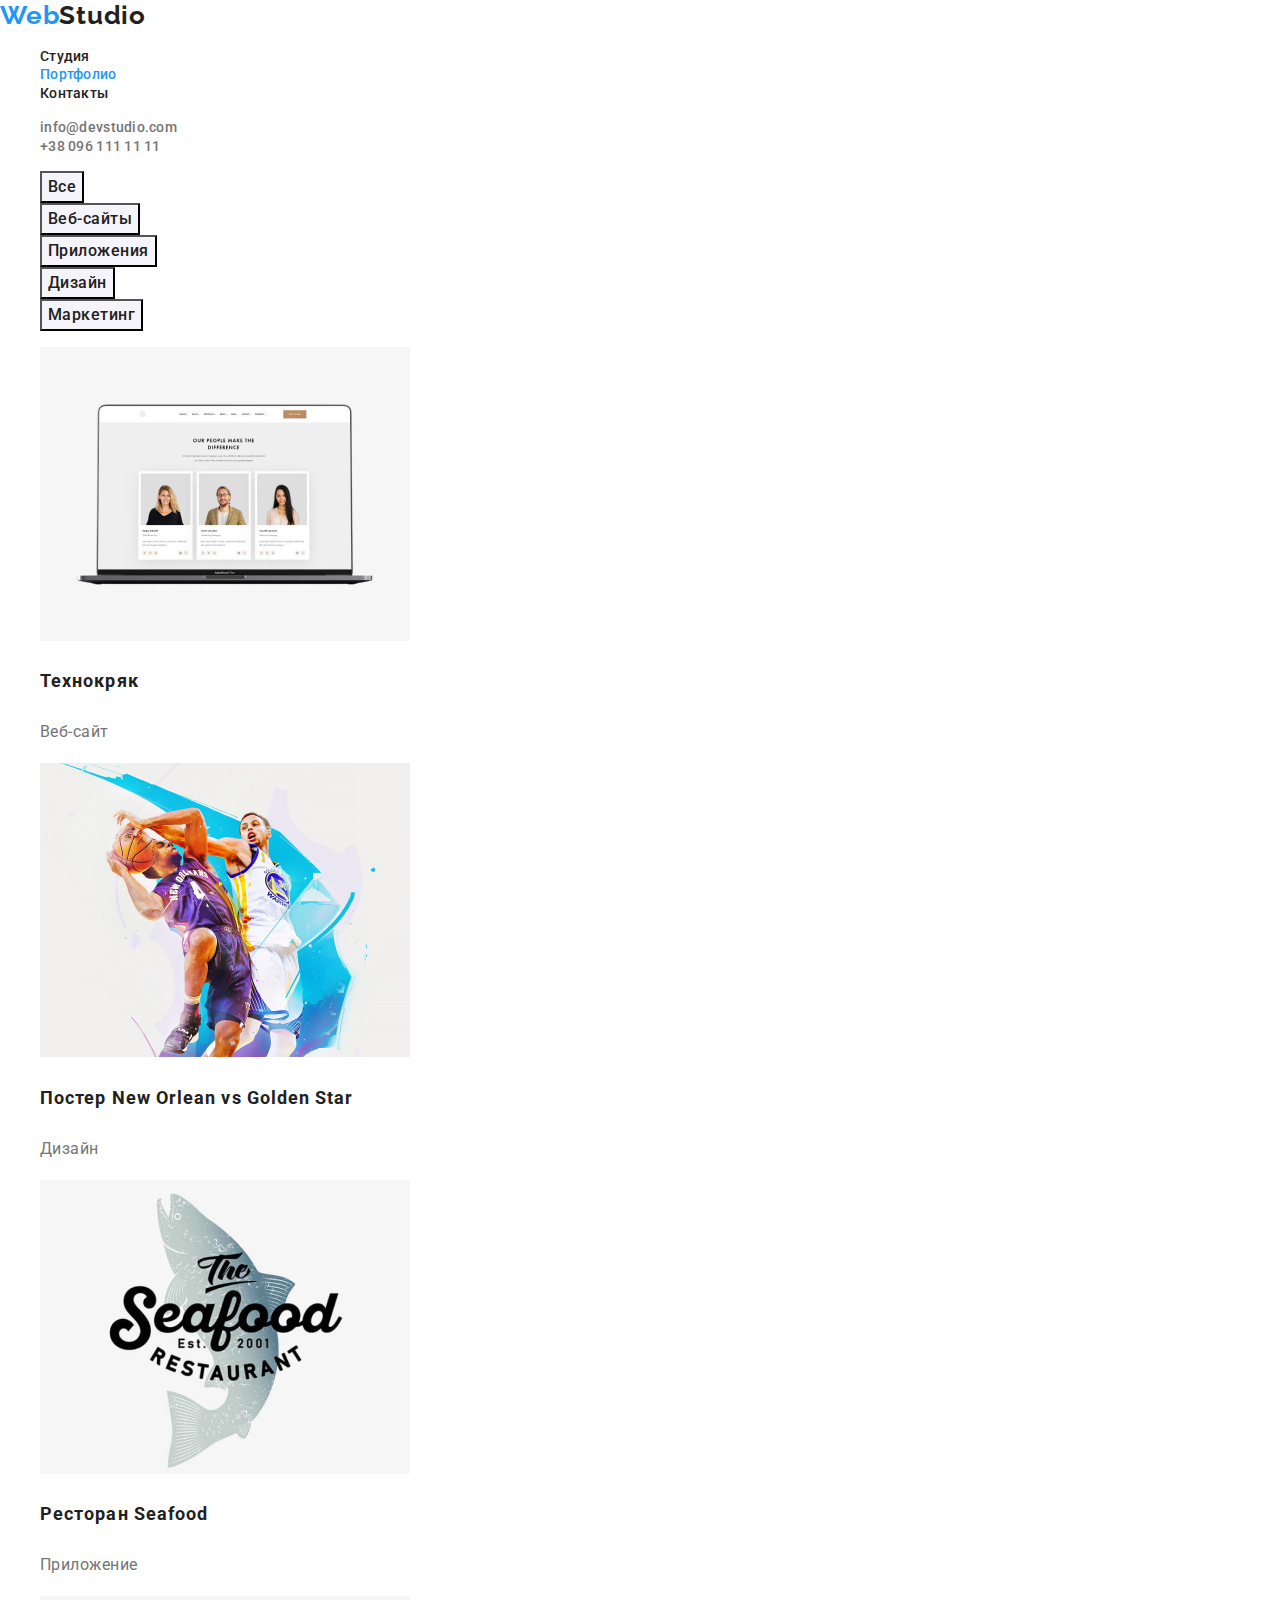
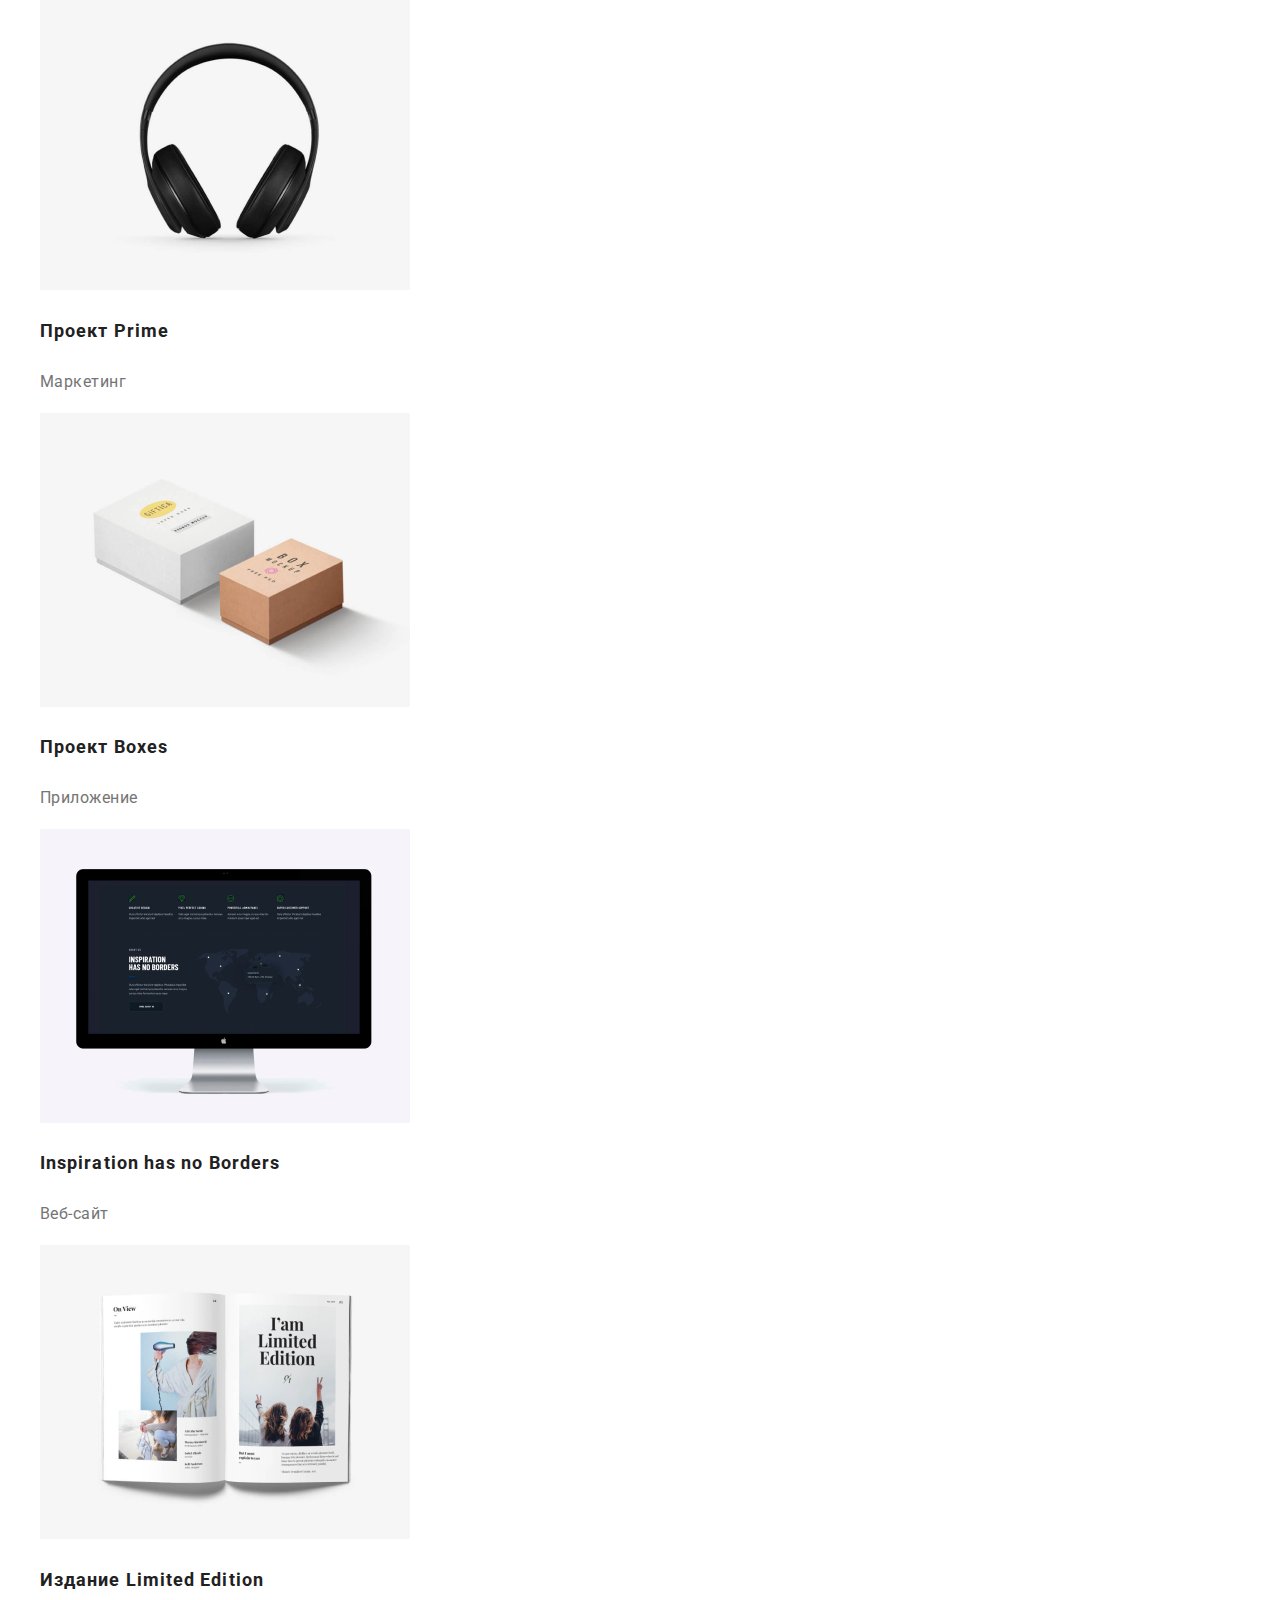
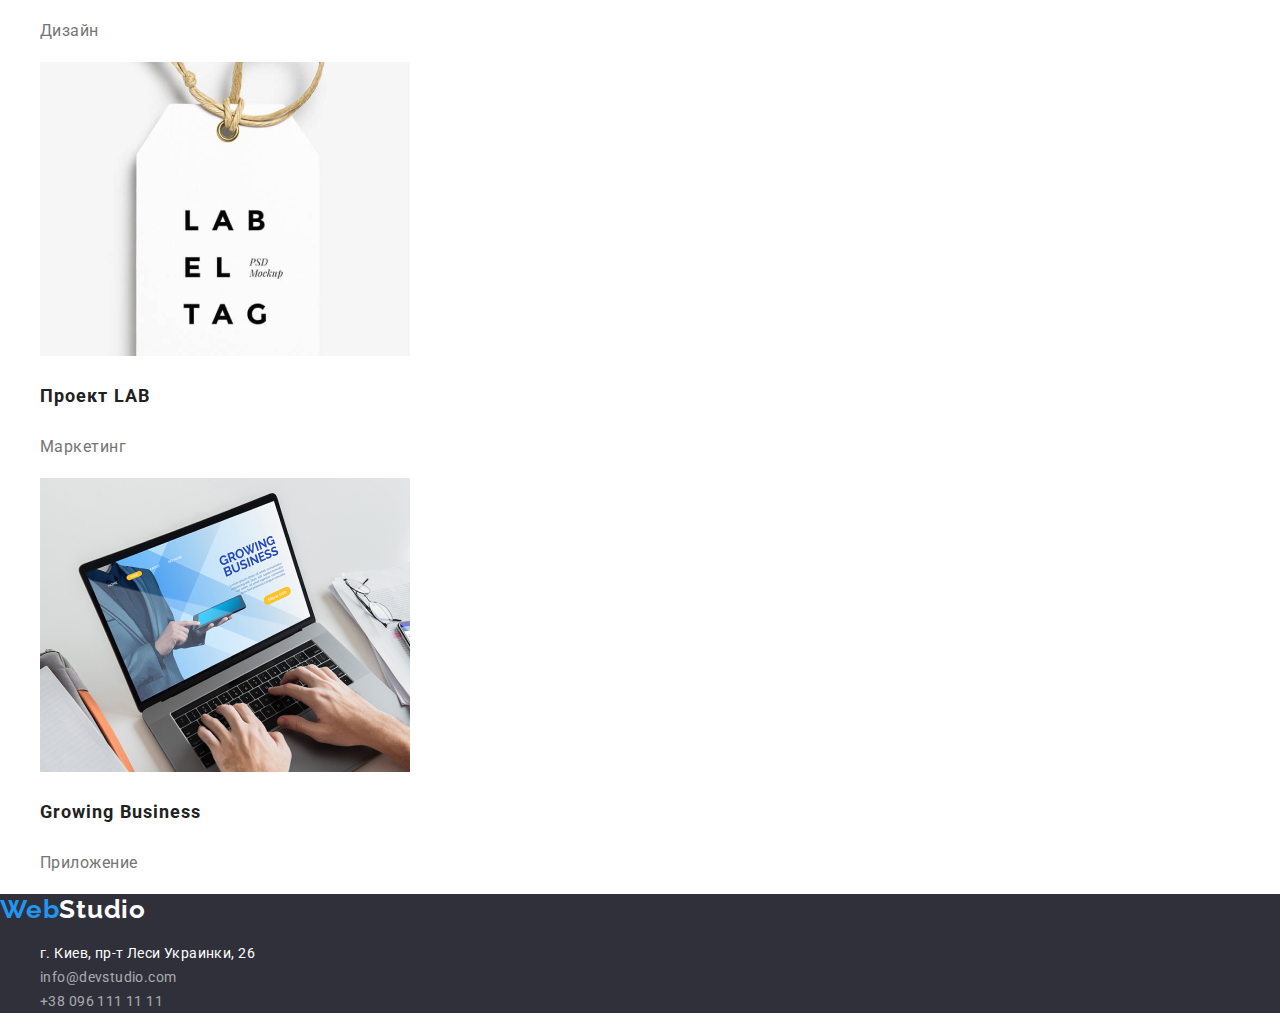
==== portfolio.html @ 0c750a6e "adds files from hw02" ====
<!DOCTYPE html>
<html lang="ru">
  <head>
    <meta charset="UTF-8" />
    <meta name="viewport" content="width=device-width, initial-scale=1.0" />
    <title>Портфолио</title>
    <link
      rel="stylesheet"
      href="https://cdnjs.cloudflare.com/ajax/libs/modern-normalize/1.0.0/modern-normalize.css"
    />
    <link
      href="https://fonts.googleapis.com/css2?family=Raleway:wght@700&family=Roboto:wght@400;500;700;900&display=swap"
      rel="stylesheet"
    />
    <link rel="stylesheet" href="./css/styles.css" />
  </head>
  <body>
    <!-- HEADER -->
    <header>
      <nav>
        <a
          class="logo-link link"
          href="./index.html"
          aria-label="логотип WebStudio"
        >
          <span class="logo-accent-color">Web</span>Studio
        </a>
        <ul class="nav-list list">
          <li>
            <a class="nav-list-items link" href="./index.html">Студия</a>
          </li>
          <li>
            <a
              class="indicator-page nav-list-items link"
              href="./portfolio.html"
              >Портфолио</a
            >
          </li>
          <li><a class="nav-list-items link" href="">Контакты</a></li>
        </ul>
      </nav>
      <address>
        <ul class="nav-address list">
          <li>
            <a class="nav-address-link link" href="mailto:info@devstudio.com"
              >info@devstudio.com</a
            >
          </li>
          <li>
            <a class="nav-address-link link" href="tel:+380961111111"
              >+38 096 111 11 11</a
            >
          </li>
        </ul>
      </address>
    </header>
    <main>
      <!--PORTFOLIO  -->
      <section>
        <h1 hidden>Портфолио</h1>
        <ul class="button-list">
          <li class="button-list-item list">
            <button type="button" class="portfolio-button">Все</button>
          </li>
          <li class="button-list-item list">
            <button type="button" class="portfolio-button">Веб-сайты</button>
          </li>
          <li class="button-list-item list">
            <button type="button" class="portfolio-button">Приложения</button>
          </li>
          <li class="button-list-item list">
            <button type="button" class="portfolio-button">Дизайн</button>
          </li>
          <li class="button-list-item list">
            <button type="button" class="portfolio-button">Маркетинг</button>
          </li>
        </ul>
        <ul class="portfolio-list">
          <li class="portfolio-list-item list">
            <a class="portfolio-list-link link" href=""
              ><img
                class="portfolio-list-img"
                src="./imeges-portfolio/techno-crack.jpg"
                alt="Логотип Технокряк"
                width="370"
                height="294"
              />
              <p class="portfolio-list-name">Технокряк</p>
              <p class="portfolio-list-discription">Веб-сайт</p>
            </a>
          </li>
          <li class="portfolio-list-item list">
            <a class="portfolio-list-link link" href=""
              ><img
                class="portfolio-list-img"
                src="./imeges-portfolio/poster-competition.jpg"
                alt="Дизайн
              логотипа соревнований"
                width="370"
                height="294"
              />
              <p class="portfolio-list-name">
                Постер <span lang="en">New Orlean vs Golden Star</span>
              </p>
              <p class="portfolio-list-discription">Дизайн</p>
            </a>
          </li>
          <li class="portfolio-list-item list">
            <a class="portfolio-list-link link" href=""
              ><img
                class="portfolio-list-img"
                src="./imeges-portfolio/seafood-restaurant.jpg"
                alt="Логотип
              ресторана"
                width="370"
                height="294"
              />
              <p class="portfolio-list-name">
                Ресторан <span lang="en">Seafood</span>
              </p>
              <p class="portfolio-list-discription">Приложение</p>
            </a>
          </li>
          <li class="portfolio-list-item list">
            <a class="portfolio-list-link link" href=""
              ><img
                class="portfolio-list-img"
                src="./imeges-portfolio/prime-project.jpg"
                alt="Логотип проекта"
                width="370"
                height="294"
              />
              <p class="portfolio-list-name">
                Проект <span lang="en">Prime</span>
              </p>
              <p class="portfolio-list-discription">Маркетинг</p>
            </a>
          </li>
          <li class="portfolio-list-item list">
            <a class="portfolio-list-link link" href=""
              ><img
                class="portfolio-list-img"
                src="./imeges-portfolio/boxes-project.jpg"
                alt="Логотип проекта"
                width="370"
                height="294"
              />
              <p class="portfolio-list-name">
                Проект <span lang="en">Boxes</span>
              </p>
              <p class="portfolio-list-discription">Приложение</p>
            </a>
          </li>
          <li class="portfolio-list-item list">
            <a class="portfolio-list-link link" href=""
              ><img
                class="portfolio-list-img"
                src="./imeges-portfolio/inspiration-has-no-borders.jpg"
                alt="Скриншот сайта"
                width="370"
                height="294"
              />
              <p class="portfolio-list-name" lang="en">
                Inspiration has no Borders
              </p>
              <p class="portfolio-list-discription">Веб-сайт</p>
            </a>
          </li>
          <li class="portfolio-list-item list">
            <a class="portfolio-list-link link" href=""
              ><img
                class="portfolio-list-img"
                src="./imeges-portfolio/edition.jpg"
                alt="Фотография журнала"
                width="370"
                height="294"
              />
              <p class="portfolio-list-name">
                Издание <span lang="en">Limited Edition</span>
              </p>
              <p class="portfolio-list-discription">Дизайн</p>
            </a>
          </li>
          <li class="portfolio-list-item list">
            <a class="portfolio-list-link link" href=""
              ><img
                class="portfolio-list-img"
                src="./imeges-portfolio/lab-project.jpg"
                alt="Логотип проекта"
                width="370"
                height="294"
              />
              <p class="portfolio-list-name">
                Проект <span lang="en">LAB</span>
              </p>
              <p class="portfolio-list-discription">Маркетинг</p>
            </a>
          </li>
          <li class="portfolio-list-item list">
            <a class="portfolio-list-link link" href=""
              ><img
                class="portfolio-list-img"
                src="./imeges-portfolio/growing-business.jpg"
                alt="Фото
              работающего приложения"
                width="370"
                height="294"
              />
              <p class="portfolio-list-name" lang="en">Growing Business</p>
              <p class="portfolio-list-discription">Приложение</p>
            </a>
          </li>
        </ul>
      </section>
    </main>
    <!-- FOOTER -->
    <footer class="footer">
      <a
        class="logo-link link"
        href="./index.html"
        aria-label="логотип WebStudio"
      >
        <span class="logo-accent-color">Web</span
        ><span class="logo-color-footer">Studio</span>
      </a>
      <address>
        <ul class="address-list">
          <li class="address-list-item list">
            <a
              class="address-link link address"
              href="https://goo.gl/maps/TQZVLMnsYU85SmnA6"
              target="_blank"
              >г. Киев, пр-т Леси Украинки, 26</a
            >
          </li>
          <li class="address-list-item list">
            <a
              class="address-link link contacts"
              href="mailto:info@devstudio.com"
              >info@devstudio.com</a
            >
          </li>
          <li class="address-list-item list">
            <a class="address-link link contacts" href="tel:+380961111111"
              >+38 096 111 11 11</a
            >
          </li>
        </ul>
      </address>
    </footer>
  </body>
</html>
---- css/styles.css ----
:root {
  --main-font: 'Roboto', sans-serif;
  --logo-font: 'Raleway', sans-serif;

  --accent-color: #2196f3;
  --title-light-theme-color: #212121;
  --title-dark-theme-color: #ffffff;
  --subtitle: #212121;
  --description: #757575;
  --description-address:color: rgba(255, 255, 255, 0.6);
  --description-dark-theme-color: #ffffff;
  --background-button: #F5F4FA;
  --footer-background-color: #2F303A;
}
body{
  font-family: var(--main-font);
  font-style: normal; 
  font-weight: 400;
}
.list {
  list-style: none;
}
.link {
  text-decoration: none;
  font-style: normal;
}
.title{
  font-style: normal;
  font-weight: 700;
  font-size: 36px;
  line-height: 1.167;
  text-align: center;
  letter-spacing: 0.03em;
  color: var(--subtitle)1;
}
.logo-link {
    font-family: var(--logo-font);
    font-style: normal; 
    font-weight:700;
    font-size: 26px;
    line-height: 1.192;
    letter-spacing: 0.03em;
    color:var( --title-light-theme-color);
}
.logo-accent-color{
  color:var( --accent-color);  
}
/* === HEADER === */
.nav-list-items{
  font-weight: 500;
  font-size: 14px;
  line-height: 1.143;
  letter-spacing: 0.02em;
  color: var(--subtitle);
}
.nav-list-items:hover,
.nav-list-items:active{
  color: var(--accent-color);
}
.indicator-page{
  color: var(--accent-color);
}
.nav-address-link{
  font-weight: 500;
  font-size: 14px;
  line-height: 1.143;
  letter-spacing: 0.02em;
  color: var(--description);
}
.nav-address-link:hover,
.nav-address-link:active{
  color: var(--accent-color);
}
/* === END HEADER === */

/* === FOOTER === */
.footer{
  background-color: var(--footer-background-color);
}
.address-list-item{
  font-size: 14px;
  line-height: 24px;
  letter-spacing: 0.03em;
}
.contacts{
 color: rgba(255, 255, 255, 0.6); 
}
.address{
  color: var(--description-dark-theme-color)
}
.logo-color-footer{
  color: var(--title-dark-theme-color);
}
/* === END FOOTER === */
/* ========== MAIN PAGE ========== */
/* === HERO === */
.title-hero{
  font-weight: 900;
  font-size: 44px;
  line-height: 1.364;
  text-align: center;
  letter-spacing: 0.06em;
  text-transform: uppercase;
  /* color:var(--title-dark-theme-color); */
}
.button-hero{
  font-weight: 700;
  font-size: 16px;
  line-height: 1.875;
  display: flex;
  align-items: center;
  text-align: center;
  letter-spacing: 0.06em;

  color:var(--title-dark-theme-color);
  background-color: var(--accent-color);
}
/* === END HERO === */
/* === OUR ADVANTAGES === */
.advantages-list-title{
  font-weight: 700;
  font-size: 14px;
  line-height: 1.143;
  letter-spacing: 0.03em;
  text-transform: uppercase;
  color: var(--subtitle);
}
.advantages-list-description{
  font-size: 14px;
  line-height: 1.714;
  letter-spacing: 0.03em;
  color: var(--description);
}
/* === END OUR ADVANTAGES === */

/* === SERVICES === */
/* === END SERVICES === */

/* === ABOUT US === */
.about-us-title{
  font-weight: 500;
  font-size: 16px;
  line-height: 1.188;
  text-align: center;
  letter-spacing: 0.03em;
  color: var(--subtitle);
}
.about-us-description{
  font-size: 16px;
  line-height: 1.188;
  text-align: center;
  letter-spacing: 0.03em;
  color: var(--description);
}
/* === END ABOUT US === */
/* ========== END MAIN PAGE ========== */

/* ========== PORTFOLIO PAGE ========== */
/* === PORTFOLIO === */
.portfolio-button{
  font-weight: 500;
  font-size: 16px;
  line-height: 1.625;
  text-align: center;
  letter-spacing: 0.03em;
  color: var(--subtitle);
  background-color: var(--background-button);
}
.portfolio-button:hover, .portfolio-button:active{
  color: var(--description-dark-theme-color);
  background-color: var(--accent-color);
}
.portfolio-list-name{
  font-weight: 700;
  font-size: 18px;
  line-height: 2;
  letter-spacing: 0.06em;
  color: var(--subtitle);
}
.portfolio-list-discription{
font-size: 16px;
line-height: 1.875;
letter-spacing: 0.03em;
color: var(--description);
}
/* === ENDPORTFOLIO === */
/* ========== END PORTFOLIO PAGE ========== */
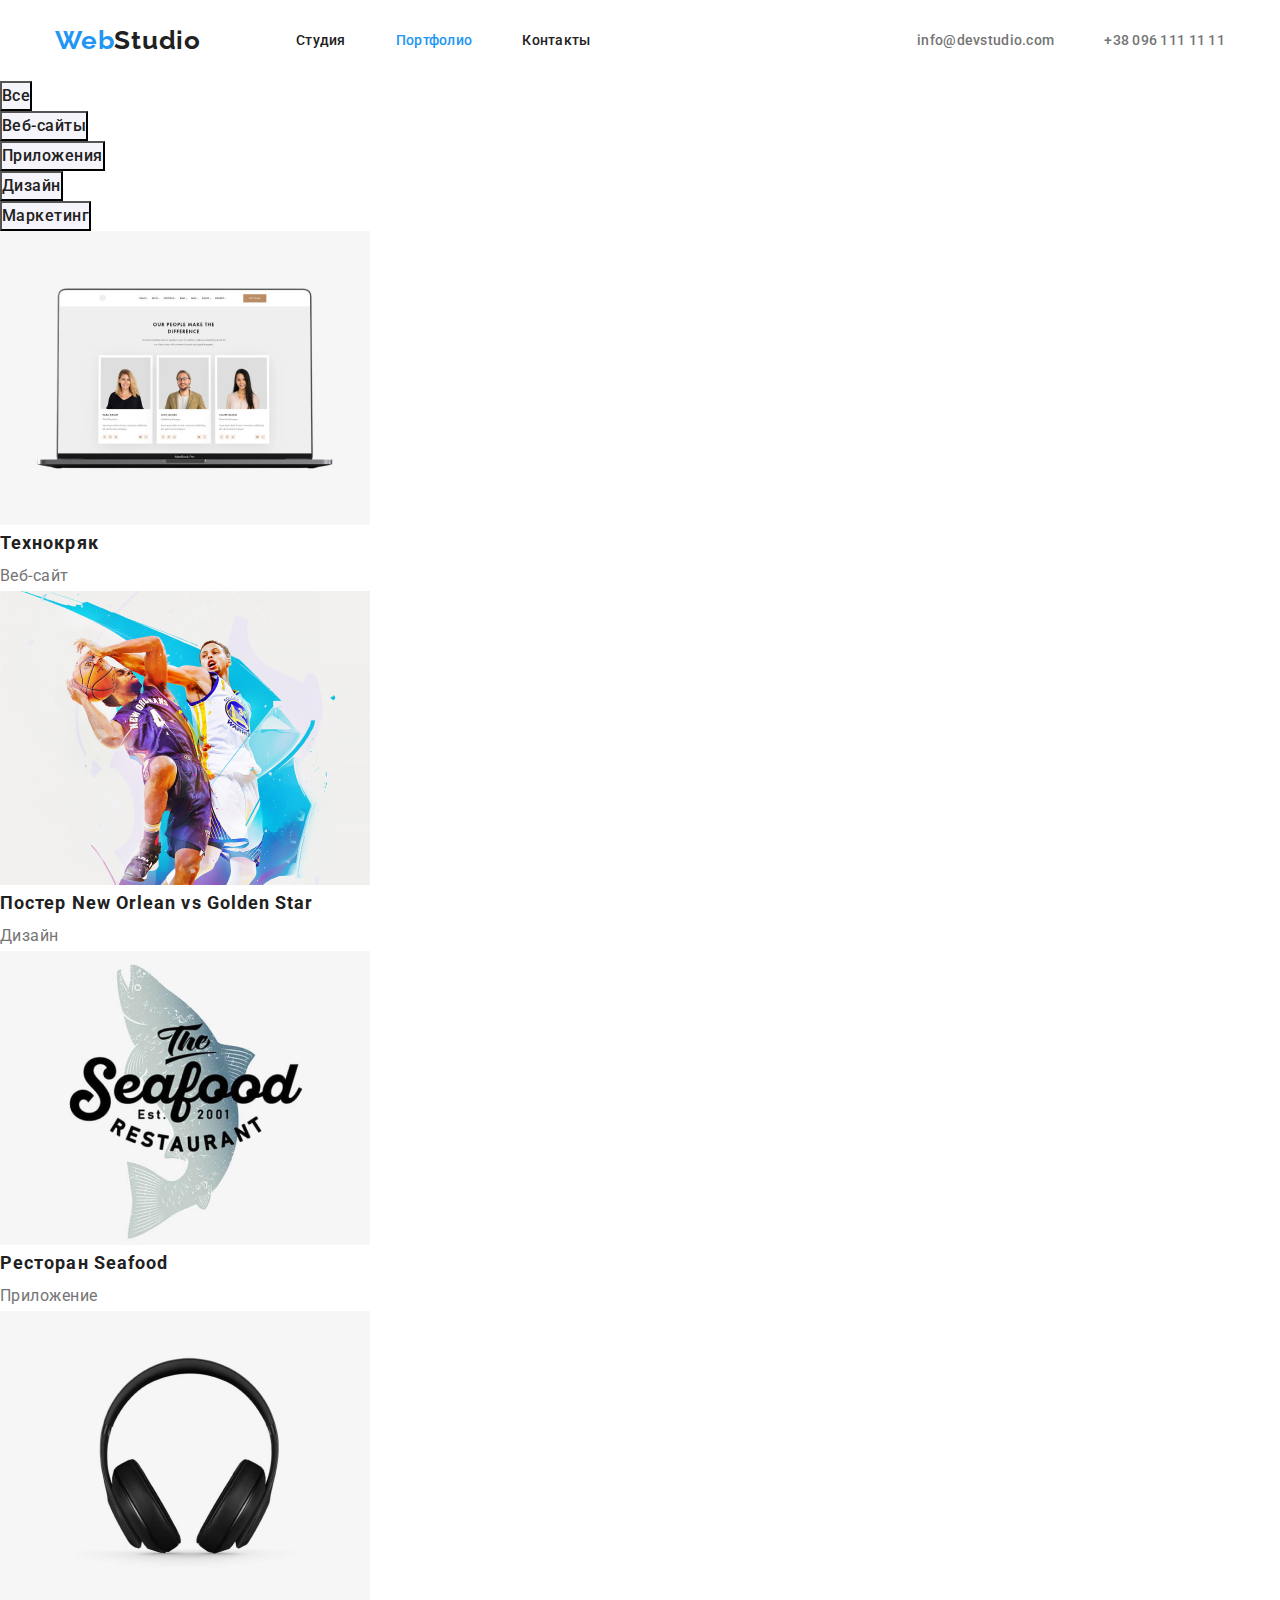
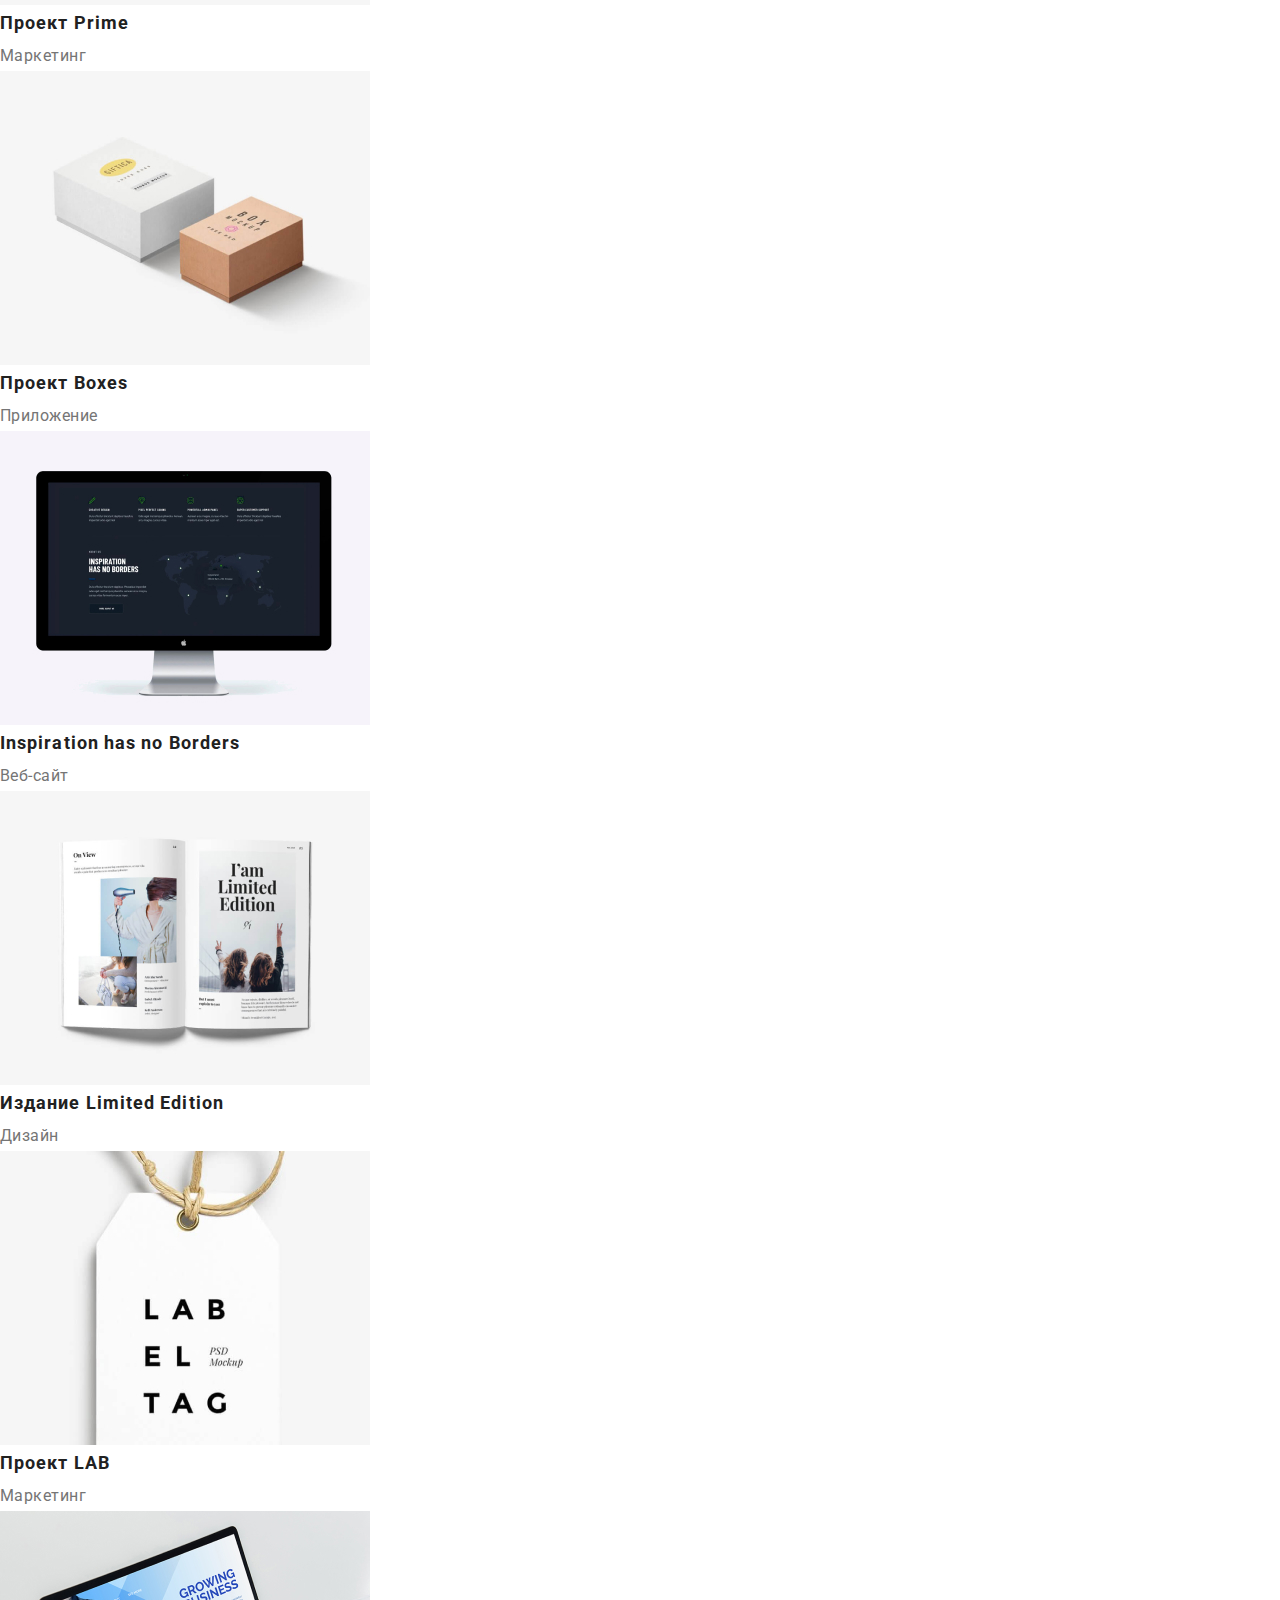
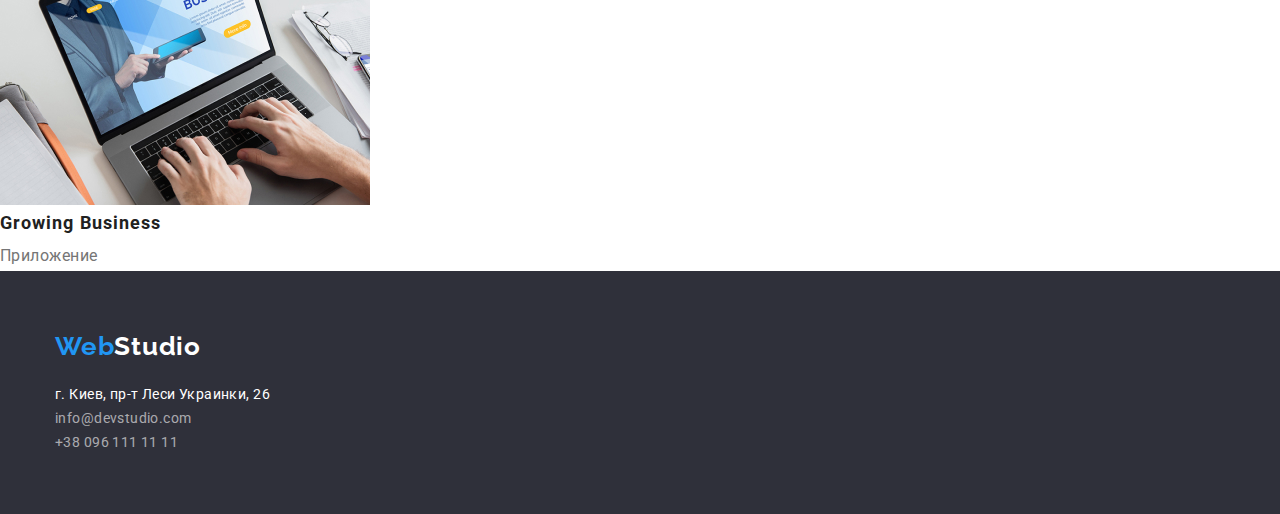
==== commit c8968796: "implements main page" ====
--- a/portfolio.html
+++ b/portfolio.html
@@ -16,43 +16,45 @@
   </head>
   <body>
     <!-- HEADER -->
-    <header>
-      <nav>
-        <a
-          class="logo-link link"
-          href="./index.html"
-          aria-label="логотип WebStudio"
-        >
-          <span class="logo-accent-color">Web</span>Studio
-        </a>
-        <ul class="nav-list list">
-          <li>
-            <a class="nav-list-items link" href="./index.html">Студия</a>
-          </li>
-          <li>
-            <a
-              class="indicator-page nav-list-items link"
-              href="./portfolio.html"
-              >Портфолио</a
-            >
-          </li>
-          <li><a class="nav-list-items link" href="">Контакты</a></li>
-        </ul>
-      </nav>
-      <address>
-        <ul class="nav-address list">
-          <li>
-            <a class="nav-address-link link" href="mailto:info@devstudio.com"
-              >info@devstudio.com</a
-            >
-          </li>
-          <li>
-            <a class="nav-address-link link" href="tel:+380961111111"
-              >+38 096 111 11 11</a
-            >
-          </li>
-        </ul>
-      </address>
+    <header class="header">
+      <div class="container">
+        <nav class="navigation">
+          <a
+            class="logo-link link"
+            href="./index.html"
+            aria-label="логотип WebStudio"
+          >
+            <span class="logo-accent-color">Web</span>Studio
+          </a>
+          <ul class="nav-list list">
+            <li class="nav-list-items">
+              <a class="link" href="./index.html">Студия</a>
+            </li>
+            <li class="nav-list-items">
+              <a class="link indicator-page" href="./portfolio.html"
+                >Портфолио</a
+              >
+            </li>
+            <li class="nav-list-items"><a class="link" href="">Контакты</a></li>
+          </ul>
+        </nav>
+        <address class="address">
+          <ul class="header-address list">
+            <li class="header-address-items">
+              <a
+                class="header-address-link link"
+                href="mailto:info@devstudio.com"
+                >info@devstudio.com</a
+              >
+            </li>
+            <li class="header-address-items">
+              <a class="header-address-link link" href="tel:+380961111111"
+                >+38 096 111 11 11</a
+              >
+            </li>
+          </ul>
+        </address>
+      </div>
     </header>
     <main>
       <!--PORTFOLIO  -->
@@ -215,38 +217,40 @@
     </main>
     <!-- FOOTER -->
     <footer class="footer">
-      <a
-        class="logo-link link"
-        href="./index.html"
-        aria-label="логотип WebStudio"
-      >
-        <span class="logo-accent-color">Web</span
-        ><span class="logo-color-footer">Studio</span>
-      </a>
-      <address>
-        <ul class="address-list">
-          <li class="address-list-item list">
-            <a
-              class="address-link link address"
-              href="https://goo.gl/maps/TQZVLMnsYU85SmnA6"
-              target="_blank"
-              >г. Киев, пр-т Леси Украинки, 26</a
-            >
-          </li>
-          <li class="address-list-item list">
-            <a
-              class="address-link link contacts"
-              href="mailto:info@devstudio.com"
-              >info@devstudio.com</a
-            >
-          </li>
-          <li class="address-list-item list">
-            <a class="address-link link contacts" href="tel:+380961111111"
-              >+38 096 111 11 11</a
-            >
-          </li>
-        </ul>
-      </address>
+      <div class="container">
+        <a
+          class="logo-link link"
+          href="./index.html"
+          aria-label="логотип WebStudio"
+        >
+          <span class="logo-accent-color">Web</span
+          ><span class="logo-color-footer">Studio</span>
+        </a>
+        <address>
+          <ul class="address-list">
+            <li class="address-list-item list">
+              <a
+                class="address-link link address"
+                href="https://goo.gl/maps/TQZVLMnsYU85SmnA6"
+                target="_blank"
+                >г. Киев, пр-т Леси Украинки, 26</a
+              >
+            </li>
+            <li class="address-list-item list">
+              <a
+                class="address-link link contacts"
+                href="mailto:info@devstudio.com"
+                >info@devstudio.com</a
+              >
+            </li>
+            <li class="address-list-item list">
+              <a class="address-link link contacts" href="tel:+380961111111"
+                >+38 096 111 11 11</a
+              >
+            </li>
+          </ul>
+        </address>
+      </div>
     </footer>
   </body>
 </html>
--- a/css/styles.css
+++ b/css/styles.css
@@ -17,6 +17,12 @@
   font-style: normal; 
   font-weight: 400;
 }
+*,
+*::before,
+*::after {
+  margin: 0;
+  padding: 0;
+}
 .list {
   list-style: none;
 }
@@ -24,6 +30,9 @@
   text-decoration: none;
   font-style: normal;
 }
+img {
+  display: block;
+}
 .title{
   font-style: normal;
   font-weight: 700;
@@ -34,6 +43,7 @@
   color: var(--subtitle)1;
 }
 .logo-link {
+    margin-right: 95px; 
     font-family: var(--logo-font);
     font-style: normal; 
     font-weight:700;
@@ -45,37 +55,76 @@
 .logo-accent-color{
   color:var( --accent-color);  
 }
+.container {
+  width: 1200px;
+  padding: 0 15px;
+  margin: 0 auto;
+}
 /* === HEADER === */
-.nav-list-items{
+.header{
+  padding: 25px 0;
+}
+.header .container {
+  display: flex;
+  align-items: center; 
+}
+.navigation{
+  display: flex;
+  align-items: center;
+}
+.nav-list{
+  display: flex;
+}
+.header-address{
+  display: flex;
+}
+.header .container .address{
+  margin-left: auto;
+}
+.nav-list-items .link{
   font-weight: 500;
   font-size: 14px;
   line-height: 1.143;
   letter-spacing: 0.02em;
   color: var(--subtitle);
 }
-.nav-list-items:hover,
-.nav-list-items:active{
+.nav-list-items:not(:last-child){
+  margin-right: 50px;
+}
+.nav-list-items .link:hover,
+.nav-list-items .link:active{
   color: var(--accent-color);
 }
-.indicator-page{
+.nav-list-items .indicator-page{
   color: var(--accent-color);
 }
-.nav-address-link{
+.header-address-link{
   font-weight: 500;
   font-size: 14px;
   line-height: 1.143;
   letter-spacing: 0.02em;
   color: var(--description);
 }
-.nav-address-link:hover,
-.nav-address-link:active{
+.header-address-items:not(:last-child){
+  margin-right: 50px;
+}
+.header-address-link:hover,
+.header-address-link:active{
   color: var(--accent-color);
 }
 /* === END HEADER === */
 
 /* === FOOTER === */
 .footer{
+  padding-top: 60px;
+  padding-bottom: 60px;
   background-color: var(--footer-background-color);
+}
+.footer .container .logo-link{
+  margin-right: 0;
+}
+.address-list{
+  margin-top: 20px;
 }
 .address-list-item{
   font-size: 14px;
@@ -95,6 +144,11 @@
 /* ========== MAIN PAGE ========== */
 /* === HERO === */
 .title-hero{
+  max-width: 700px;
+  margin-right: auto;
+  margin-left: auto;
+  margin-top: 200px;
+  margin-bottom: 30px;
   font-weight: 900;
   font-size: 44px;
   line-height: 1.364;
@@ -104,11 +158,18 @@
   /* color:var(--title-dark-theme-color); */
 }
 .button-hero{
+  display: block;
+  margin-left: auto;
+  margin-right: auto;
+  margin-bottom: 200px;
+  min-width: 200px;
+  height: 50px;
+  border-radius: 4px;
+  border: 0px solid var(--accent-color);
+
   font-weight: 700;
   font-size: 16px;
   line-height: 1.875;
-  display: flex;
-  align-items: center;
   text-align: center;
   letter-spacing: 0.06em;
 
@@ -117,7 +178,18 @@
 }
 /* === END HERO === */
 /* === OUR ADVANTAGES === */
+.our-advantages .container .list{
+  margin: 95px 0;
+  display: flex;
+}
+.advantages-list-item{
+  max-width: 270px;
+}
+.advantages-list-item:not(:last-child){
+  margin-right: 30px;
+}
 .advantages-list-title{
+  margin-bottom: 10px;
   font-weight: 700;
   font-size: 14px;
   line-height: 1.143;
@@ -134,10 +206,29 @@
 /* === END OUR ADVANTAGES === */
 
 /* === SERVICES === */
+.services .container .title{
+  margin-bottom: 40px;
+}
+.services-list{
+  display: flex;
+  justify-content: space-between;
+  margin-bottom: 95px;
+}
 /* === END SERVICES === */
 
 /* === ABOUT US === */
+.about-us .container .title{
+  margin-top: 95px;
+  margin-bottom: 50px;
+}
+.about-us-list{
+  display:flex;
+  justify-content: space-between;
+  margin-bottom: 95px;
+}
 .about-us-title{
+  margin-top: 30px;
+  margin-bottom: 10px;
   font-weight: 500;
   font-size: 16px;
   line-height: 1.188;
@@ -146,6 +237,7 @@
   color: var(--subtitle);
 }
 .about-us-description{
+  margin-bottom: 30px;
   font-size: 16px;
   line-height: 1.188;
   text-align: center;
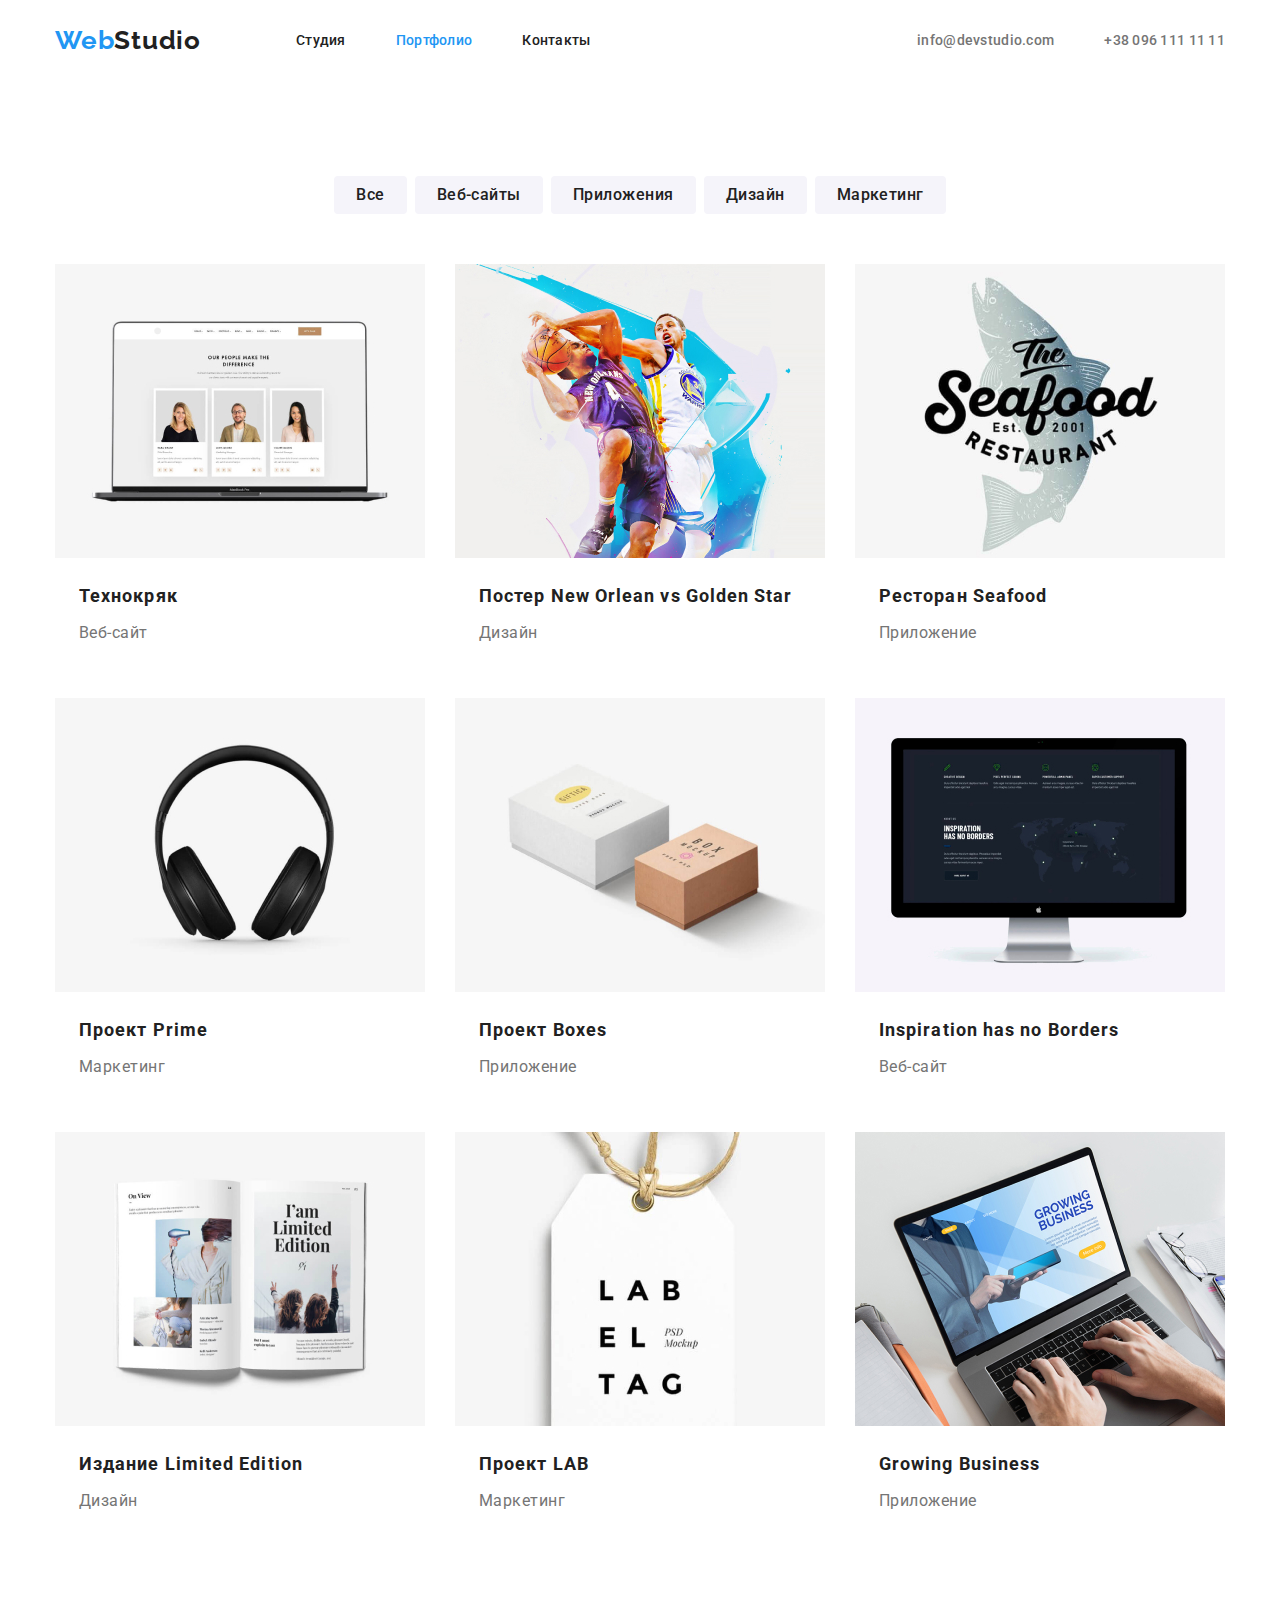
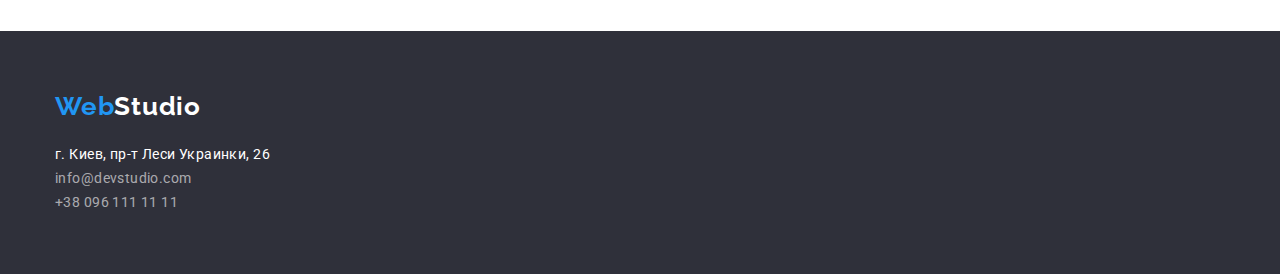
==== commit f34e3c7c: "implements portfolio page" ====
--- a/portfolio.html
+++ b/portfolio.html
@@ -58,161 +58,165 @@
     </header>
     <main>
       <!--PORTFOLIO  -->
-      <section>
-        <h1 hidden>Портфолио</h1>
-        <ul class="button-list">
-          <li class="button-list-item list">
-            <button type="button" class="portfolio-button">Все</button>
-          </li>
-          <li class="button-list-item list">
-            <button type="button" class="portfolio-button">Веб-сайты</button>
-          </li>
-          <li class="button-list-item list">
-            <button type="button" class="portfolio-button">Приложения</button>
-          </li>
-          <li class="button-list-item list">
-            <button type="button" class="portfolio-button">Дизайн</button>
-          </li>
-          <li class="button-list-item list">
-            <button type="button" class="portfolio-button">Маркетинг</button>
-          </li>
-        </ul>
-        <ul class="portfolio-list">
-          <li class="portfolio-list-item list">
-            <a class="portfolio-list-link link" href=""
-              ><img
-                class="portfolio-list-img"
-                src="./imeges-portfolio/techno-crack.jpg"
-                alt="Логотип Технокряк"
-                width="370"
-                height="294"
-              />
-              <p class="portfolio-list-name">Технокряк</p>
-              <p class="portfolio-list-discription">Веб-сайт</p>
-            </a>
-          </li>
-          <li class="portfolio-list-item list">
-            <a class="portfolio-list-link link" href=""
-              ><img
-                class="portfolio-list-img"
-                src="./imeges-portfolio/poster-competition.jpg"
-                alt="Дизайн
-              логотипа соревнований"
-                width="370"
-                height="294"
-              />
-              <p class="portfolio-list-name">
-                Постер <span lang="en">New Orlean vs Golden Star</span>
-              </p>
-              <p class="portfolio-list-discription">Дизайн</p>
-            </a>
-          </li>
-          <li class="portfolio-list-item list">
-            <a class="portfolio-list-link link" href=""
-              ><img
-                class="portfolio-list-img"
-                src="./imeges-portfolio/seafood-restaurant.jpg"
-                alt="Логотип
-              ресторана"
-                width="370"
-                height="294"
-              />
-              <p class="portfolio-list-name">
-                Ресторан <span lang="en">Seafood</span>
-              </p>
-              <p class="portfolio-list-discription">Приложение</p>
-            </a>
-          </li>
-          <li class="portfolio-list-item list">
-            <a class="portfolio-list-link link" href=""
-              ><img
-                class="portfolio-list-img"
-                src="./imeges-portfolio/prime-project.jpg"
-                alt="Логотип проекта"
-                width="370"
-                height="294"
-              />
-              <p class="portfolio-list-name">
-                Проект <span lang="en">Prime</span>
-              </p>
-              <p class="portfolio-list-discription">Маркетинг</p>
-            </a>
-          </li>
-          <li class="portfolio-list-item list">
-            <a class="portfolio-list-link link" href=""
-              ><img
-                class="portfolio-list-img"
-                src="./imeges-portfolio/boxes-project.jpg"
-                alt="Логотип проекта"
-                width="370"
-                height="294"
-              />
-              <p class="portfolio-list-name">
-                Проект <span lang="en">Boxes</span>
-              </p>
-              <p class="portfolio-list-discription">Приложение</p>
-            </a>
-          </li>
-          <li class="portfolio-list-item list">
-            <a class="portfolio-list-link link" href=""
-              ><img
-                class="portfolio-list-img"
-                src="./imeges-portfolio/inspiration-has-no-borders.jpg"
-                alt="Скриншот сайта"
-                width="370"
-                height="294"
-              />
-              <p class="portfolio-list-name" lang="en">
-                Inspiration has no Borders
-              </p>
-              <p class="portfolio-list-discription">Веб-сайт</p>
-            </a>
-          </li>
-          <li class="portfolio-list-item list">
-            <a class="portfolio-list-link link" href=""
-              ><img
-                class="portfolio-list-img"
-                src="./imeges-portfolio/edition.jpg"
-                alt="Фотография журнала"
-                width="370"
-                height="294"
-              />
-              <p class="portfolio-list-name">
-                Издание <span lang="en">Limited Edition</span>
-              </p>
-              <p class="portfolio-list-discription">Дизайн</p>
-            </a>
-          </li>
-          <li class="portfolio-list-item list">
-            <a class="portfolio-list-link link" href=""
-              ><img
-                class="portfolio-list-img"
-                src="./imeges-portfolio/lab-project.jpg"
-                alt="Логотип проекта"
-                width="370"
-                height="294"
-              />
-              <p class="portfolio-list-name">
-                Проект <span lang="en">LAB</span>
-              </p>
-              <p class="portfolio-list-discription">Маркетинг</p>
-            </a>
-          </li>
-          <li class="portfolio-list-item list">
-            <a class="portfolio-list-link link" href=""
-              ><img
-                class="portfolio-list-img"
-                src="./imeges-portfolio/growing-business.jpg"
-                alt="Фото
-              работающего приложения"
-                width="370"
-                height="294"
-              />
-              <p class="portfolio-list-name" lang="en">Growing Business</p>
-              <p class="portfolio-list-discription">Приложение</p>
-            </a>
-          </li>
-        </ul>
+      <section class="portfolio">
+        <div class="container">
+          <h1 hidden>Портфолио</h1>
+          <!-- LIST BUTTON -->
+          <ul class="button-list">
+            <li class="button-list-item list">
+              <button type="button" class="portfolio-button">Все</button>
+            </li>
+            <li class="button-list-item list">
+              <button type="button" class="portfolio-button">Веб-сайты</button>
+            </li>
+            <li class="button-list-item list">
+              <button type="button" class="portfolio-button">Приложения</button>
+            </li>
+            <li class="button-list-item list">
+              <button type="button" class="portfolio-button">Дизайн</button>
+            </li>
+            <li class="button-list-item list">
+              <button type="button" class="portfolio-button">Маркетинг</button>
+            </li>
+          </ul>
+          <!--PORTFOLIO LIST-->
+          <ul class="portfolio-list">
+            <li class="portfolio-list-item list">
+              <a class="portfolio-list-link link" href=""
+                ><img
+                  class="portfolio-list-img"
+                  src="./imeges-portfolio/techno-crack.jpg"
+                  alt="Логотип Технокряк"
+                  width="370"
+                  height="294"
+                />
+                <p class="portfolio-list-name">Технокряк</p>
+                <p class="portfolio-list-discription">Веб-сайт</p>
+              </a>
+            </li>
+            <li class="portfolio-list-item list">
+              <a class="portfolio-list-link link" href=""
+                ><img
+                  class="portfolio-list-img"
+                  src="./imeges-portfolio/poster-competition.jpg"
+                  alt="Дизайн
+                        логотипа соревнований"
+                  width="370"
+                  height="294"
+                />
+                <p class="portfolio-list-name">
+                  Постер <span lang="en">New Orlean vs Golden Star</span>
+                </p>
+                <p class="portfolio-list-discription">Дизайн</p>
+              </a>
+            </li>
+            <li class="portfolio-list-item list">
+              <a class="portfolio-list-link link" href=""
+                ><img
+                  class="portfolio-list-img"
+                  src="./imeges-portfolio/seafood-restaurant.jpg"
+                  alt="Логотип
+                        ресторана"
+                  width="370"
+                  height="294"
+                />
+                <p class="portfolio-list-name">
+                  Ресторан <span lang="en">Seafood</span>
+                </p>
+                <p class="portfolio-list-discription">Приложение</p>
+              </a>
+            </li>
+            <li class="portfolio-list-item list">
+              <a class="portfolio-list-link link" href=""
+                ><img
+                  class="portfolio-list-img"
+                  src="./imeges-portfolio/prime-project.jpg"
+                  alt="Логотип проекта"
+                  width="370"
+                  height="294"
+                />
+                <p class="portfolio-list-name">
+                  Проект <span lang="en">Prime</span>
+                </p>
+                <p class="portfolio-list-discription">Маркетинг</p>
+              </a>
+            </li>
+            <li class="portfolio-list-item list">
+              <a class="portfolio-list-link link" href=""
+                ><img
+                  class="portfolio-list-img"
+                  src="./imeges-portfolio/boxes-project.jpg"
+                  alt="Логотип проекта"
+                  width="370"
+                  height="294"
+                />
+                <p class="portfolio-list-name">
+                  Проект <span lang="en">Boxes</span>
+                </p>
+                <p class="portfolio-list-discription">Приложение</p>
+              </a>
+            </li>
+            <li class="portfolio-list-item list">
+              <a class="portfolio-list-link link" href=""
+                ><img
+                  class="portfolio-list-img"
+                  src="./imeges-portfolio/inspiration-has-no-borders.jpg"
+                  alt="Скриншот сайта"
+                  width="370"
+                  height="294"
+                />
+                <p class="portfolio-list-name" lang="en">
+                  Inspiration has no Borders
+                </p>
+                <p class="portfolio-list-discription">Веб-сайт</p>
+              </a>
+            </li>
+            <li class="portfolio-list-item list">
+              <a class="portfolio-list-link link" href=""
+                ><img
+                  class="portfolio-list-img"
+                  src="./imeges-portfolio/edition.jpg"
+                  alt="Фотография журнала"
+                  width="370"
+                  height="294"
+                />
+                <p class="portfolio-list-name">
+                  Издание <span lang="en">Limited Edition</span>
+                </p>
+                <p class="portfolio-list-discription">Дизайн</p>
+              </a>
+            </li>
+            <li class="portfolio-list-item list">
+              <a class="portfolio-list-link link" href=""
+                ><img
+                  class="portfolio-list-img"
+                  src="./imeges-portfolio/lab-project.jpg"
+                  alt="Логотип проекта"
+                  width="370"
+                  height="294"
+                />
+                <p class="portfolio-list-name">
+                  Проект <span lang="en">LAB</span>
+                </p>
+                <p class="portfolio-list-discription">Маркетинг</p>
+              </a>
+            </li>
+            <li class="portfolio-list-item list">
+              <a class="portfolio-list-link link" href=""
+                ><img
+                  class="portfolio-list-img"
+                  src="./imeges-portfolio/growing-business.jpg"
+                  alt="Фото
+                        работающего приложения"
+                  width="370"
+                  height="294"
+                />
+                <p class="portfolio-list-name" lang="en">Growing Business</p>
+                <p class="portfolio-list-discription">Приложение</p>
+              </a>
+            </li>
+          </ul>
+        </div>
       </section>
     </main>
     <!-- FOOTER -->
--- a/css/styles.css
+++ b/css/styles.css
@@ -249,7 +249,20 @@
 
 /* ========== PORTFOLIO PAGE ========== */
 /* === PORTFOLIO === */
+     /* === BUTTON LIST === */
+.button-list{
+  display: flex;
+  justify-content: center;
+  margin-top: 95px;
+  margin-bottom: 50px;
+}
+.button-list-item:not(:last-child){
+  margin-right: 8px;
+}
 .portfolio-button{
+  padding: 6px 22px;
+  border-radius: 4px;
+  border: 0;
   font-weight: 500;
   font-size: 16px;
   line-height: 1.625;
@@ -262,7 +275,28 @@
   color: var(--description-dark-theme-color);
   background-color: var(--accent-color);
 }
+      /* === PORTFOLIO LIST === */
+.portfolio-list{
+  margin-bottom: 95px;
+
+  display: flex;
+  flex-wrap: wrap;
+}
+.portfolio-list-item{
+  width: 370px;
+}
+.portfolio-list-item:not(:nth-child(3n)){
+  margin-right: 30px;
+}
+.portfolio-list-item:not(:nth-last-child(-n+3)){
+  margin-bottom: 30px;
+}
+.portfolio-list-name, .portfolio-list-discription{
+  margin: 0 24px;
+}
 .portfolio-list-name{
+  margin-top: 20px;
+  margin-bottom: 4px;
   font-weight: 700;
   font-size: 18px;
   line-height: 2;
@@ -270,10 +304,11 @@
   color: var(--subtitle);
 }
 .portfolio-list-discription{
-font-size: 16px;
-line-height: 1.875;
-letter-spacing: 0.03em;
-color: var(--description);
+  margin-bottom: 20px;
+  font-size: 16px;
+  line-height: 1.875;
+  letter-spacing: 0.03em;
+  color: var(--description);
 }
 /* === ENDPORTFOLIO === */
 /* ========== END PORTFOLIO PAGE ========== */
